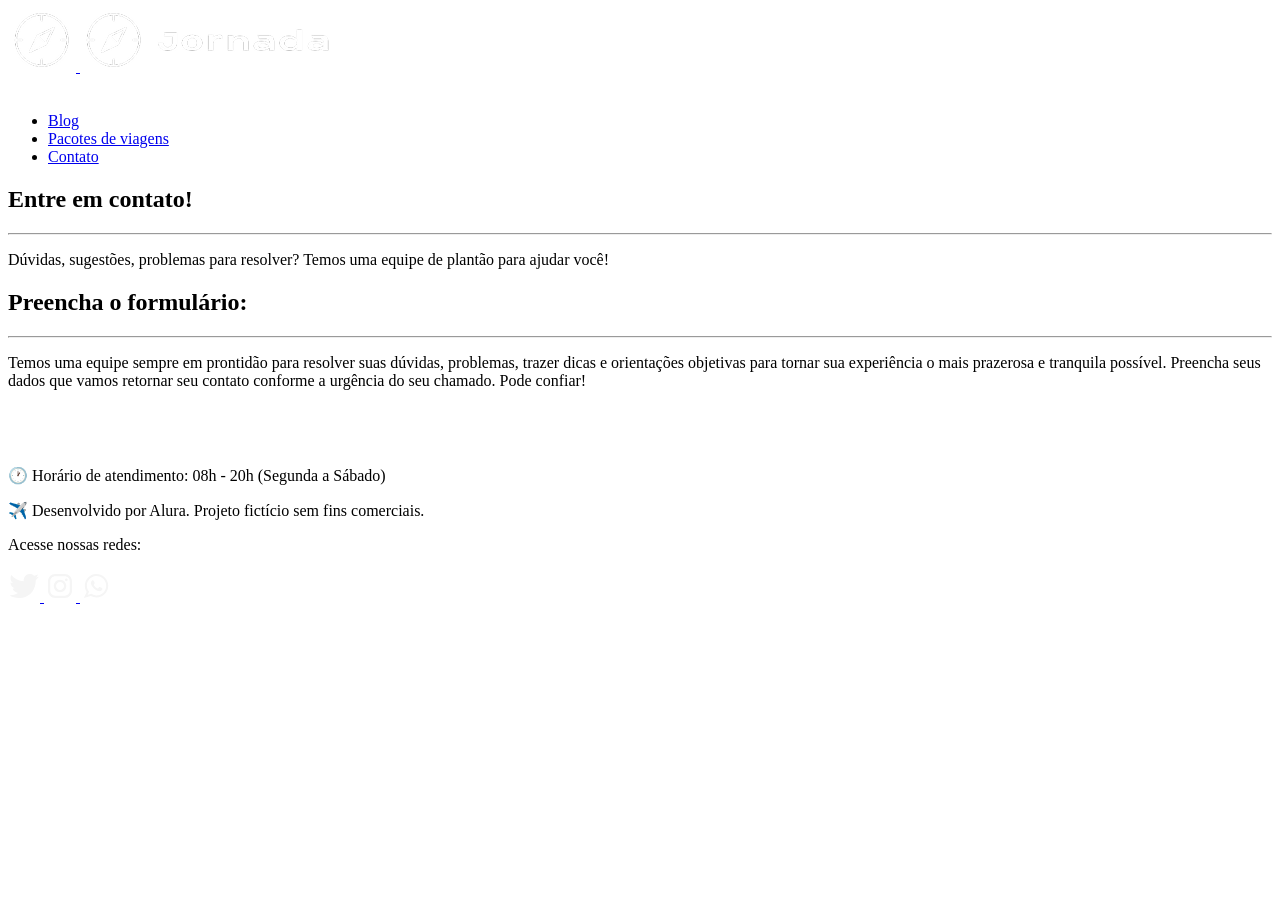
==== contato.html @ 4372c6a8 "Adiciona conteúdo nas section da pagina contato" ====
<!doctype html>
<html lang="pt-br">
  <head>
    <meta charset="UTF-8" />
    <meta name="viewport" content="width=device-width, initial-scale=1.0" />
    <meta
      name="description"
      content="Jornada Viagens, uma agência apaixonada por criar viagens inesquecíveis."
    />

    <meta name="og:title" content="Jornada Viagens" />
    <meta
      name="og:description"
      content="Jornada Viagens, uma agência apaixonada por criar viagens inesquecíveis."
    />
    <meta
      name="og:image"
      content="https://glendamello.github.io/jornada-viagens/img/logo-footer.png"
    />
    <meta name="og:type" content="website" />
    <meta
      name="og:url"
      content="https://glendamello.github.io/jornada-viagens"
    />

    <link rel="icon" href="favicon.svg" type="xml/svg" />
    <link rel="stylesheet" href="./css/style.css" />
    <title>Contato</title>
  </head>
  <body>
    <header class="main-header">
      <a class="logo" href="index.html" title="Voltar para a página inicial"
        ><img
          class="img-mobile"
          src="img/bussola-jornada-branca.png"
          alt="Bussola do logo Jornada Viagens na cor branca"
        />
        <img
          class="img-desktop"
          src="img/bussola-texto-jornada-branco.png"
          alt="Logo Jornada Viagens na cor branca"
        />
      </a>
      <div class="navigation-menu">
        <label for="menu">
          <img src="img/menu.png" alt="menu" />
        </label>
        <input type="checkbox" id="menu" hidden />
        <nav>
          <ul class="list-links">
            <li>
              <a href="blog.html" target="_blank" title="Acessar Blog">Blog</a>
            </li>
            <li>
              <a
                href="pacotes.html"
                target="_blank"
                title="Acessar Pacotes de viagem"
                >Pacotes de viagens</a
              >
            </li>
            <li>
              <a
                class="active"
                href="contato.html"
                target="_blank"
                title="Acessar contato"
                >Contato</a
              >
            </li>
          </ul>
        </nav>
      </div>
    </header>
    <section class="contact-travel hero">
      <div class="hero-img">
        <div class="hero-content">
          <h1>Entre em contato!</h1>
          <hr />
          <p>
            Dúvidas, sugestões, problemas para resolver? Temos uma equipe de
            plantão para ajudar você!
          </p>
        </div>
      </div>
    </section>
    <section class="formulario">
        <div class="section-title">
        <h2>Preencha o formulário:</h2>
        <hr />
        <p>Temos uma equipe sempre em prontidão para resolver suas dúvidas, problemas, trazer dicas e orientações objetivas para tornar sua experiência o mais prazerosa e tranquila possível. Preencha seus dados que vamos retornar seu contato conforme a urgência do seu chamado. Pode confiar!</p>
    </section>
    <section class="contact-travel bottom-hero">
      <div class="hero-img"></div>
    </section>
      <footer class="main-footer">
      <div class="footer-content">
        <img src="img/logo-footer.png" alt="Jornada Viagens" />
        <p>
          <span aria-hidden="true">🕐</span>
          Horário de atendimento: 08h - 20h (Segunda a Sábado)
        </p>
        <p>
          <span aria-hidden="true">✈️</span>
          Desenvolvido por Alura. Projeto fictício sem fins comerciais.
        </p>
      </div>
      <div class="footer-social">
        <p>Acesse nossas redes:</p>

        <a
          href="#"
          target="_blank"
          rel="noopener noreferrer"
          aria-label="Acesse o Twitter do Jornada Viagens"
        >
          <img
            src="img/icon-twitter.svg"
            alt="Icone do Twitter na cor branca"
          />
        </a>
        <a
          href="#"
          target="_blank"
          rel="noopener noreferrer"
          aria-label="Acesse o Instagram do Jornada Viagens"
        >
          <img
            src="img/icon-instagram.svg"
            alt="Icone do Instagram na cor branca"
          />
        </a>
        <a
          href="#"
          target="_blank"
          rel="noopener noreferrer"
          aria-label="Entre em contato com o Jornada Viagens pelo WhatsApp"
        >
          <img
            src="img/icon-whatsapp.svg"
            alt="Icone do Whatsapp na cor branca"
          />
        </a>
      </div>
    </footer>
  </body>
</html>
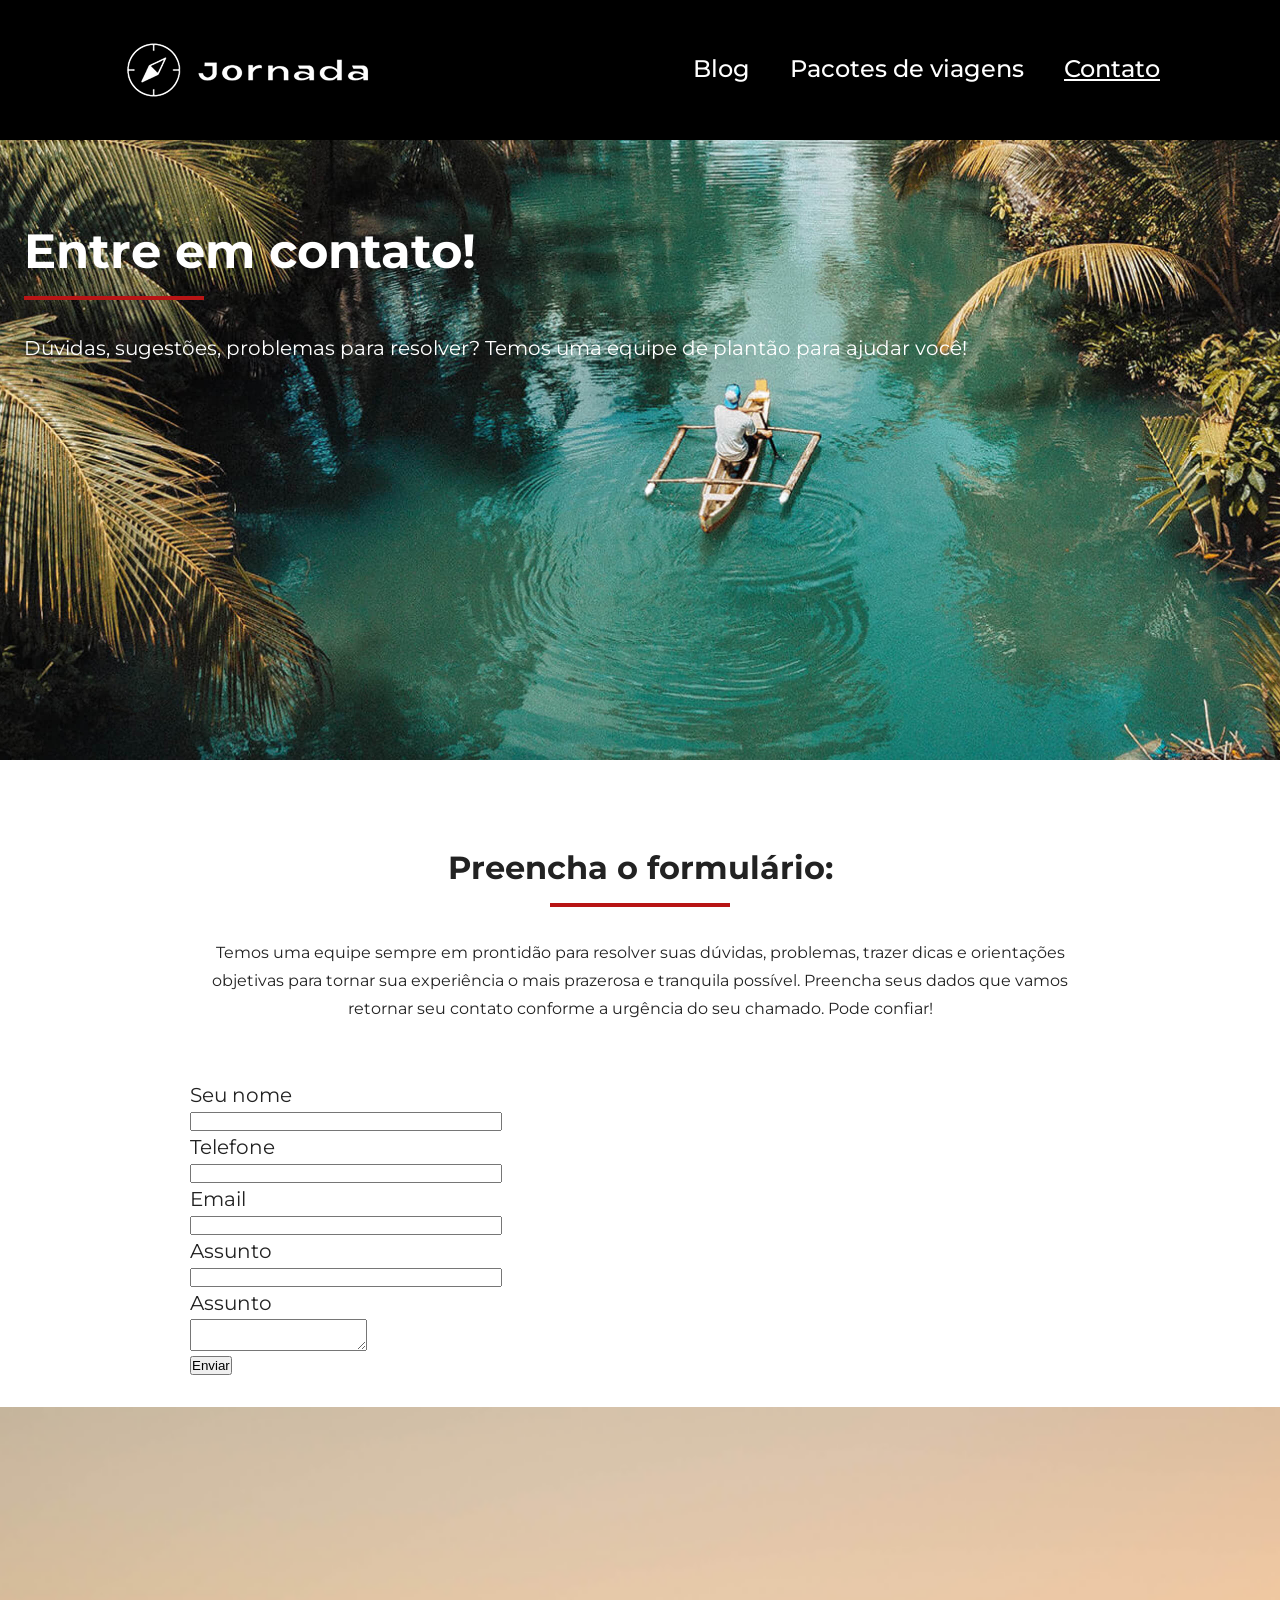
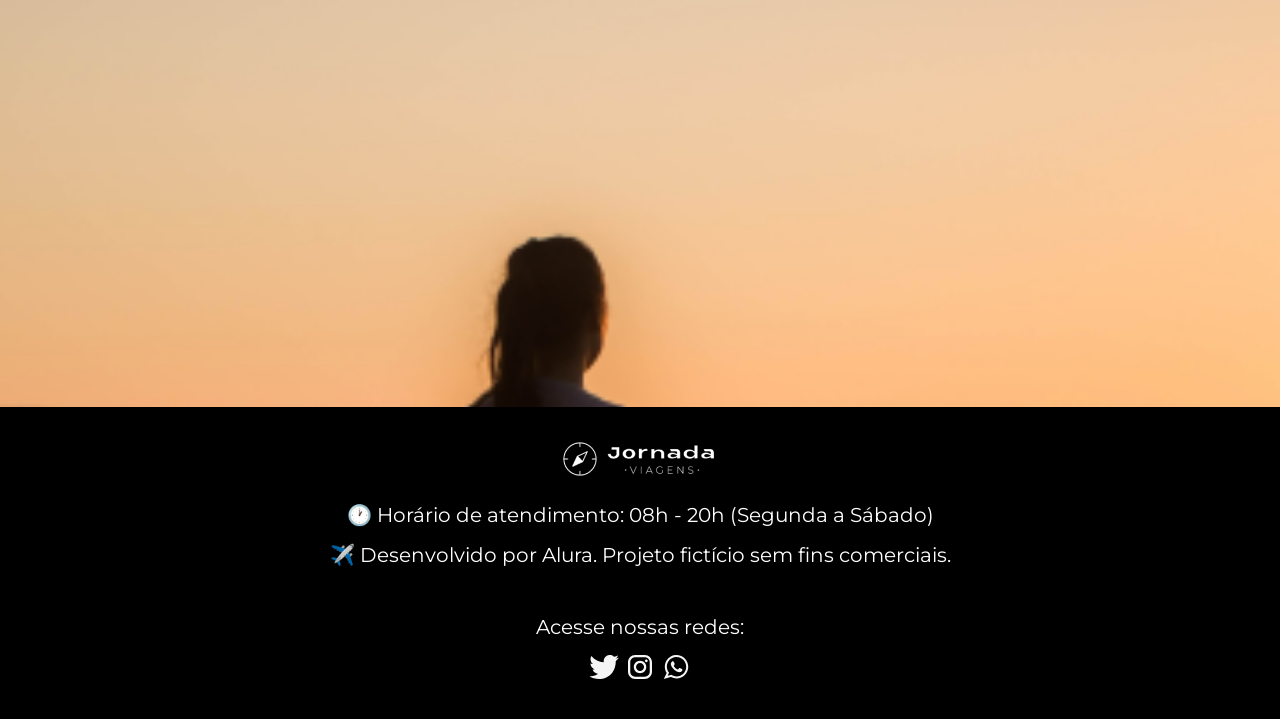
==== commit a94428b8: "Adiciando campos do formulário" ====
--- a/contato.html
+++ b/contato.html
@@ -85,15 +85,51 @@
       </div>
     </section>
     <section class="formulario">
-        <div class="section-title">
+      <div class="h2-form section-title">
         <h2>Preencha o formulário:</h2>
         <hr />
-        <p>Temos uma equipe sempre em prontidão para resolver suas dúvidas, problemas, trazer dicas e orientações objetivas para tornar sua experiência o mais prazerosa e tranquila possível. Preencha seus dados que vamos retornar seu contato conforme a urgência do seu chamado. Pode confiar!</p>
+      </div>
+      <div class="container-form">
+        <div class="text-form">
+          <p>
+            Temos uma equipe sempre em prontidão para resolver suas dúvidas,
+            problemas, trazer dicas e orientações objetivas para tornar sua
+            experiência o mais prazerosa e tranquila possível. Preencha seus
+            dados que vamos retornar seu contato conforme a urgência do seu
+            chamado. Pode confiar!
+          </p>
+        </div>
+        <div class="content-form">
+          <form action="" method="get">
+            <div class="campo-form">
+              <label for="name">Seu nome</label><br />
+              <input type="text" id="name" name="nome" required />
+            </div>
+            <div class="campo-form">
+              <label for="tel">Telefone</label><br />
+              <input type="tel" id="tel" name="telefone" required />
+            </div>
+            <div class="campo-form">
+              <label for="email">Email</label><br />
+              <input type="email" id="email" name="email" required />
+            </div>
+            <div class="campo-form">
+              <label for="assunto">Assunto</label><br />
+              <input type="text" id="assunto" name="assunto" />
+            </div>
+            <div class="campo-form">
+              <label for="msg">Assunto</label><br />
+              <textarea name="mensagem" id="msg"></textarea>
+            </div>
+            <button type="submit">Enviar</button>
+          </form>
+        </div>
+      </div>
     </section>
     <section class="contact-travel bottom-hero">
       <div class="hero-img"></div>
     </section>
-      <footer class="main-footer">
+    <footer class="main-footer">
       <div class="footer-content">
         <img src="img/logo-footer.png" alt="Jornada Viagens" />
         <p>
--- a/css/style.css
+++ b/css/style.css
@@ -0,0 +1,10 @@
+@import url(global.css);
+@import url(header.css);
+@import url(hero.css);
+@import url(offers.css);
+@import url(categories.css);
+@import url(destinations.css);
+@import url(payments.css);
+@import url(testimonials.css);
+@import url(footer.css);
+@import url(form.css);
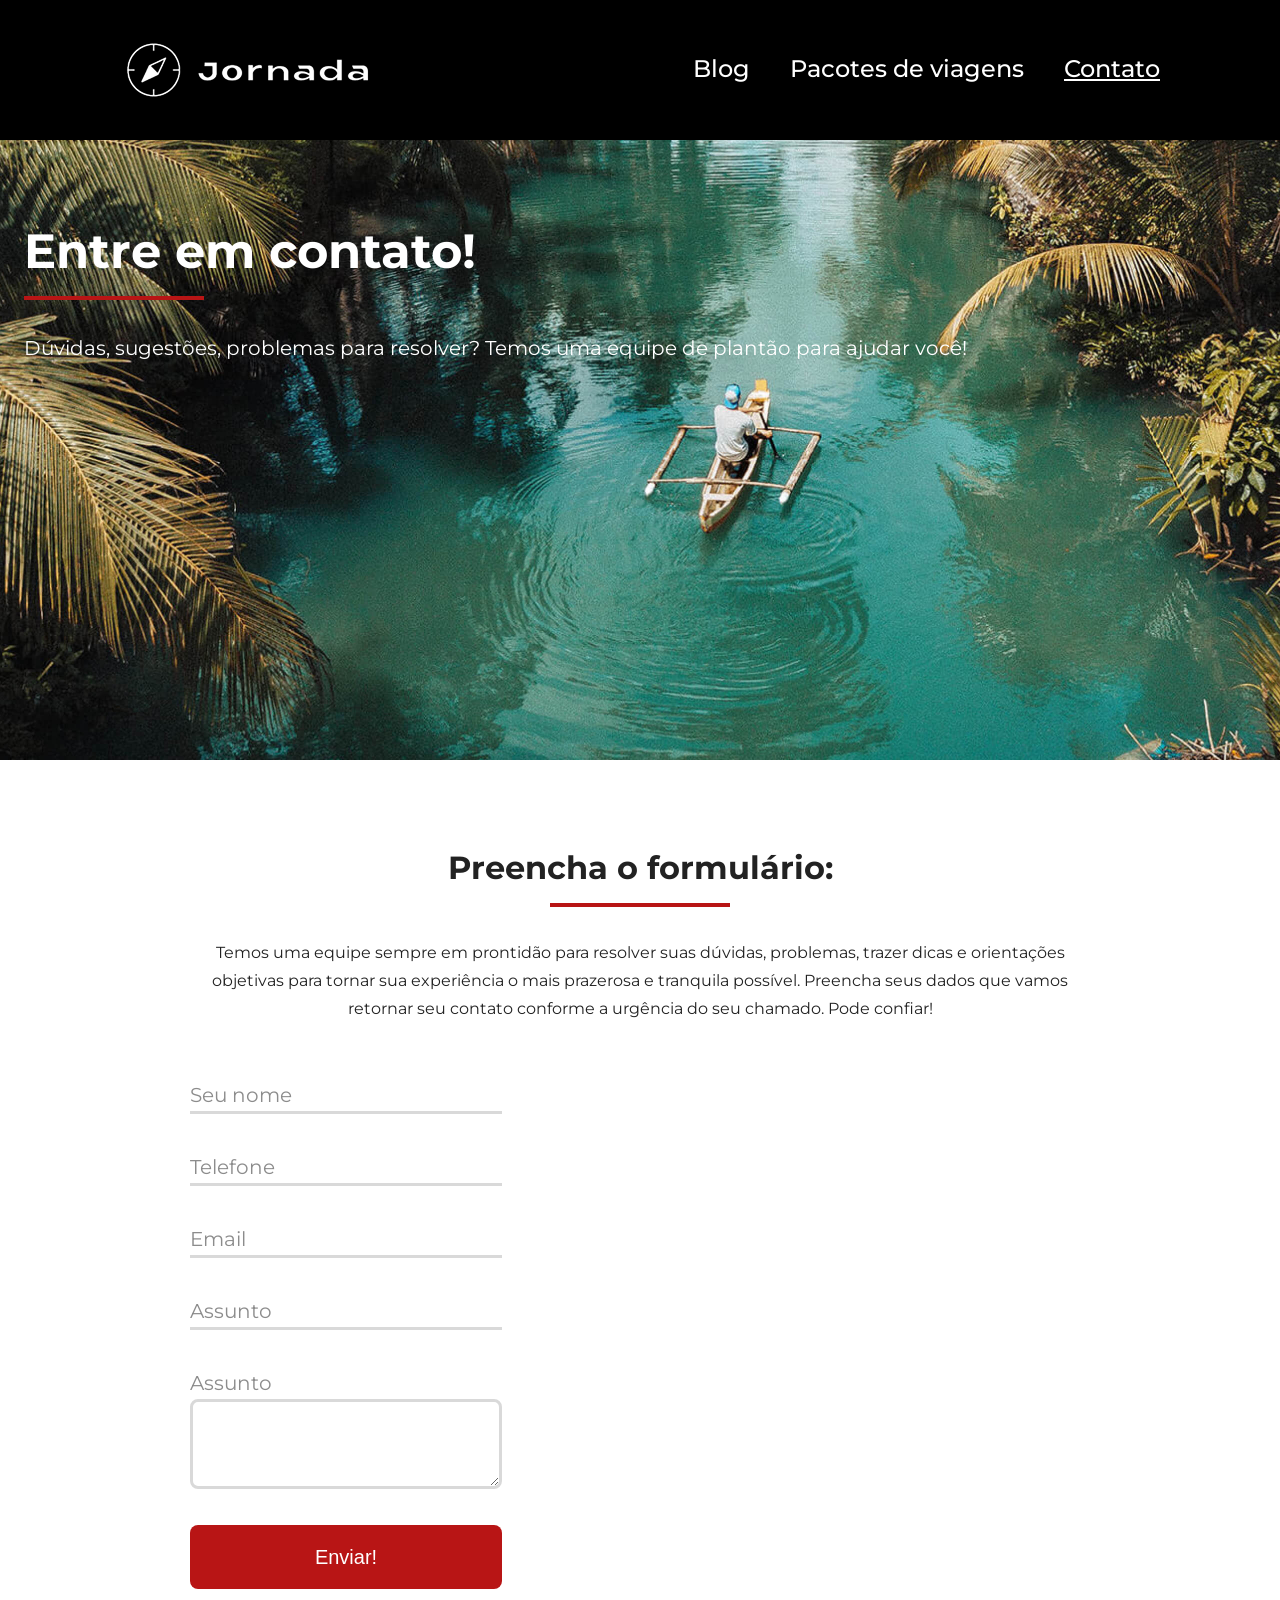
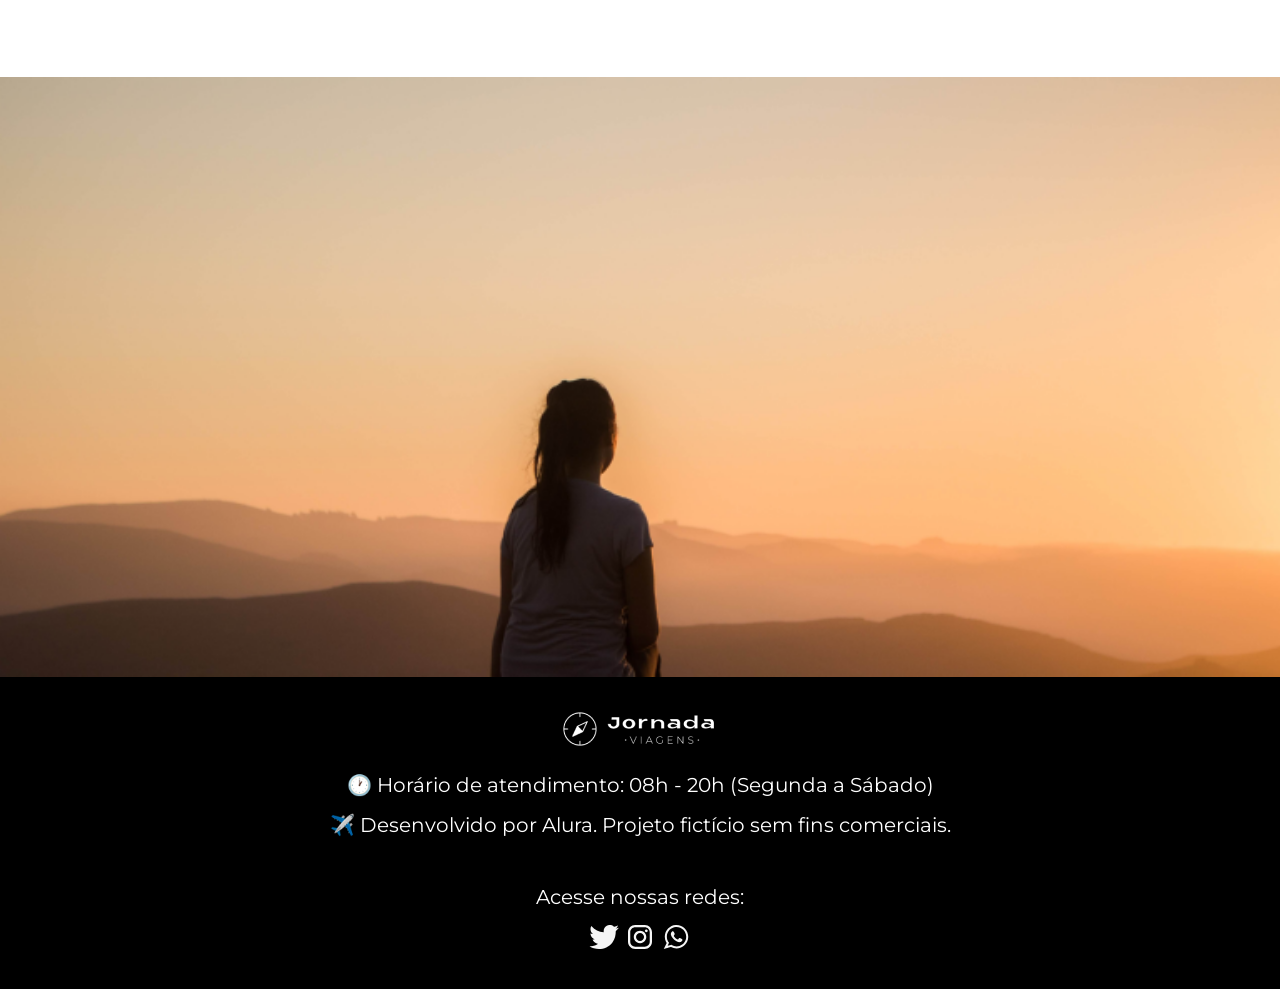
==== commit 11dc6c5e: "Finaliza estilo mobile" ====
--- a/contato.html
+++ b/contato.html
@@ -121,7 +121,7 @@
               <label for="msg">Assunto</label><br />
               <textarea name="mensagem" id="msg"></textarea>
             </div>
-            <button type="submit">Enviar</button>
+            <button class="submit" type="submit">Enviar!</button>
           </form>
         </div>
       </div>
